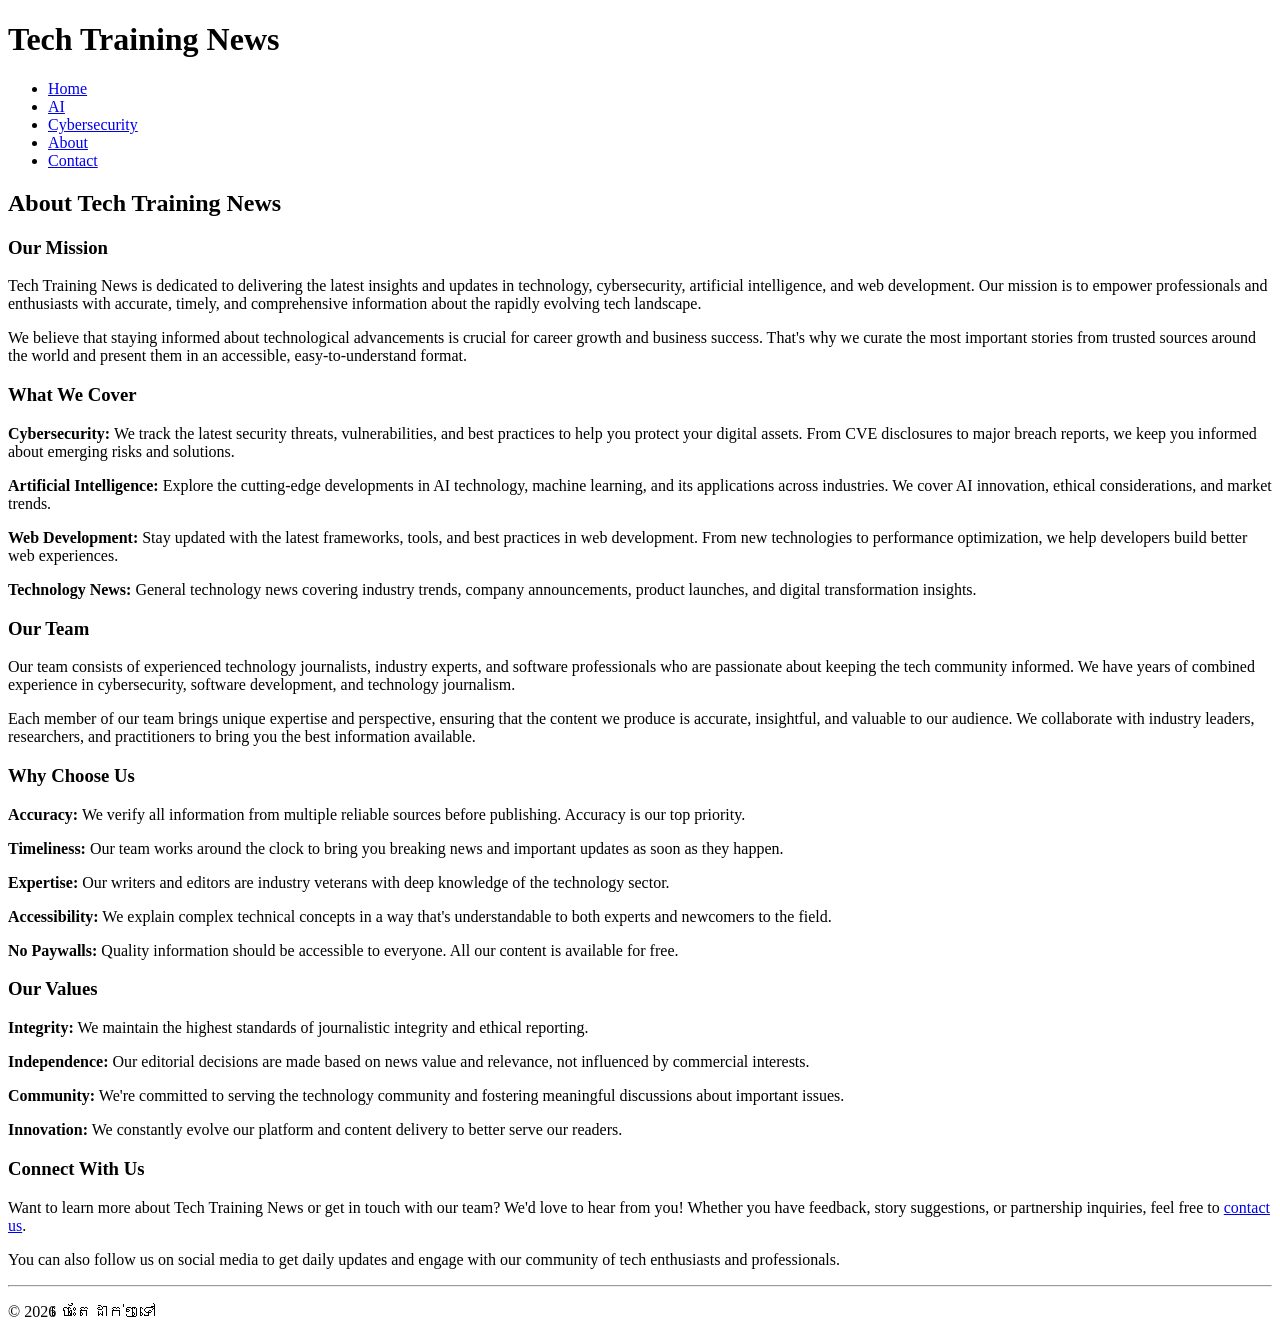
==== about.html @ 392465d3 "Just a few upadates on the html" ====
<!DOCTYPE html>
<html lang="en">
<head>
    <meta charset="UTF-8">
    <meta name="viewport" content="width=device-width, initial-scale=1.0">
    <meta name="description" content="Learn more about our technology news platform and team">
    <title>About - Tech Trending News</title>
    <link rel="stylesheet" href="css/style.css">
</head>
<body>

<header class="site-header">
    <div class="container">
        <h1 class="site-title">Tech Training News</h1>
        <nav class="main-nav">
            <ul class="nav-list">
                <li><a href="index.html" class="nav-link">Home</a></li>
                <li><a href="ai.html" class="nav-link">AI</a></li>
                <li><a href="cybersecurity.html" class="nav-link">Cybersecurity</a></li>
                <li><a href="about.html" class="nav-link active">About</a></li>
                <li><a href="contact.html" class="nav-link">Contact</a></li>
            </ul>
        </nav>
    </div>
</header>

<main>
    <div class="container">
        <section>
            <h2>About Tech Training News</h2>

            <article>
                <h3>Our Mission</h3>
                <p>
                Tech Training News is dedicated to delivering the latest insights and updates in technology, cybersecurity, artificial intelligence, and web development. Our mission is to empower professionals and enthusiasts with accurate, timely, and comprehensive information about the rapidly evolving tech landscape.
                </p>
                <p>
                We believe that staying informed about technological advancements is crucial for career growth and business success. That's why we curate the most important stories from trusted sources around the world and present them in an accessible, easy-to-understand format.
                </p>
            </article>

            <article>
                <h3>What We Cover</h3>
                <p>
                <strong>Cybersecurity:</strong> We track the latest security threats, vulnerabilities, and best practices to help you protect your digital assets. From CVE disclosures to major breach reports, we keep you informed about emerging risks and solutions.
                </p>
                <p>
                <strong>Artificial Intelligence:</strong> Explore the cutting-edge developments in AI technology, machine learning, and its applications across industries. We cover AI innovation, ethical considerations, and market trends.
                </p>
                <p>
                <strong>Web Development:</strong> Stay updated with the latest frameworks, tools, and best practices in web development. From new technologies to performance optimization, we help developers build better web experiences.
                </p>
                <p>
                <strong>Technology News:</strong> General technology news covering industry trends, company announcements, product launches, and digital transformation insights.
                </p>
            </article>

            <article>
                <h3>Our Team</h3>
                <p>
                Our team consists of experienced technology journalists, industry experts, and software professionals who are passionate about keeping the tech community informed. We have years of combined experience in cybersecurity, software development, and technology journalism.
                </p>
                <p>
                Each member of our team brings unique expertise and perspective, ensuring that the content we produce is accurate, insightful, and valuable to our audience. We collaborate with industry leaders, researchers, and practitioners to bring you the best information available.
                </p>
            </article>

            <article>
                <h3>Why Choose Us</h3>
                <p>
                <strong>Accuracy:</strong> We verify all information from multiple reliable sources before publishing. Accuracy is our top priority.
                </p>
                <p>
                <strong>Timeliness:</strong> Our team works around the clock to bring you breaking news and important updates as soon as they happen.
                </p>
                <p>
                <strong>Expertise:</strong> Our writers and editors are industry veterans with deep knowledge of the technology sector.
                </p>
                <p>
                <strong>Accessibility:</strong> We explain complex technical concepts in a way that's understandable to both experts and newcomers to the field.
                </p>
                <p>
                <strong>No Paywalls:</strong> Quality information should be accessible to everyone. All our content is available for free.
                </p>
            </article>

            <article>
                <h3>Our Values</h3>
                <p>
                <strong>Integrity:</strong> We maintain the highest standards of journalistic integrity and ethical reporting.
                </p>
                <p>
                <strong>Independence:</strong> Our editorial decisions are made based on news value and relevance, not influenced by commercial interests.
                </p>
                <p>
                <strong>Community:</strong> We're committed to serving the technology community and fostering meaningful discussions about important issues.
                </p>
                <p>
                <strong>Innovation:</strong> We constantly evolve our platform and content delivery to better serve our readers.
                </p>
            </article>

            <article>
                <h3>Connect With Us</h3>
                <p>
                Want to learn more about Tech Training News or get in touch with our team? We'd love to hear from you! Whether you have feedback, story suggestions, or partnership inquiries, feel free to <a href="contact.html">contact us</a>.
                </p>
                <p>
                You can also follow us on social media to get daily updates and engage with our community of tech enthusiasts and professionals.
                </p>
            </article>

        </section>

        <hr>

    </div>
</main>

<footer>
    <p>© 2026 ចេះតែដាក់ៗទៅ</p>
</footer>

<script src="js/script.js"></script>
</body>
</html>
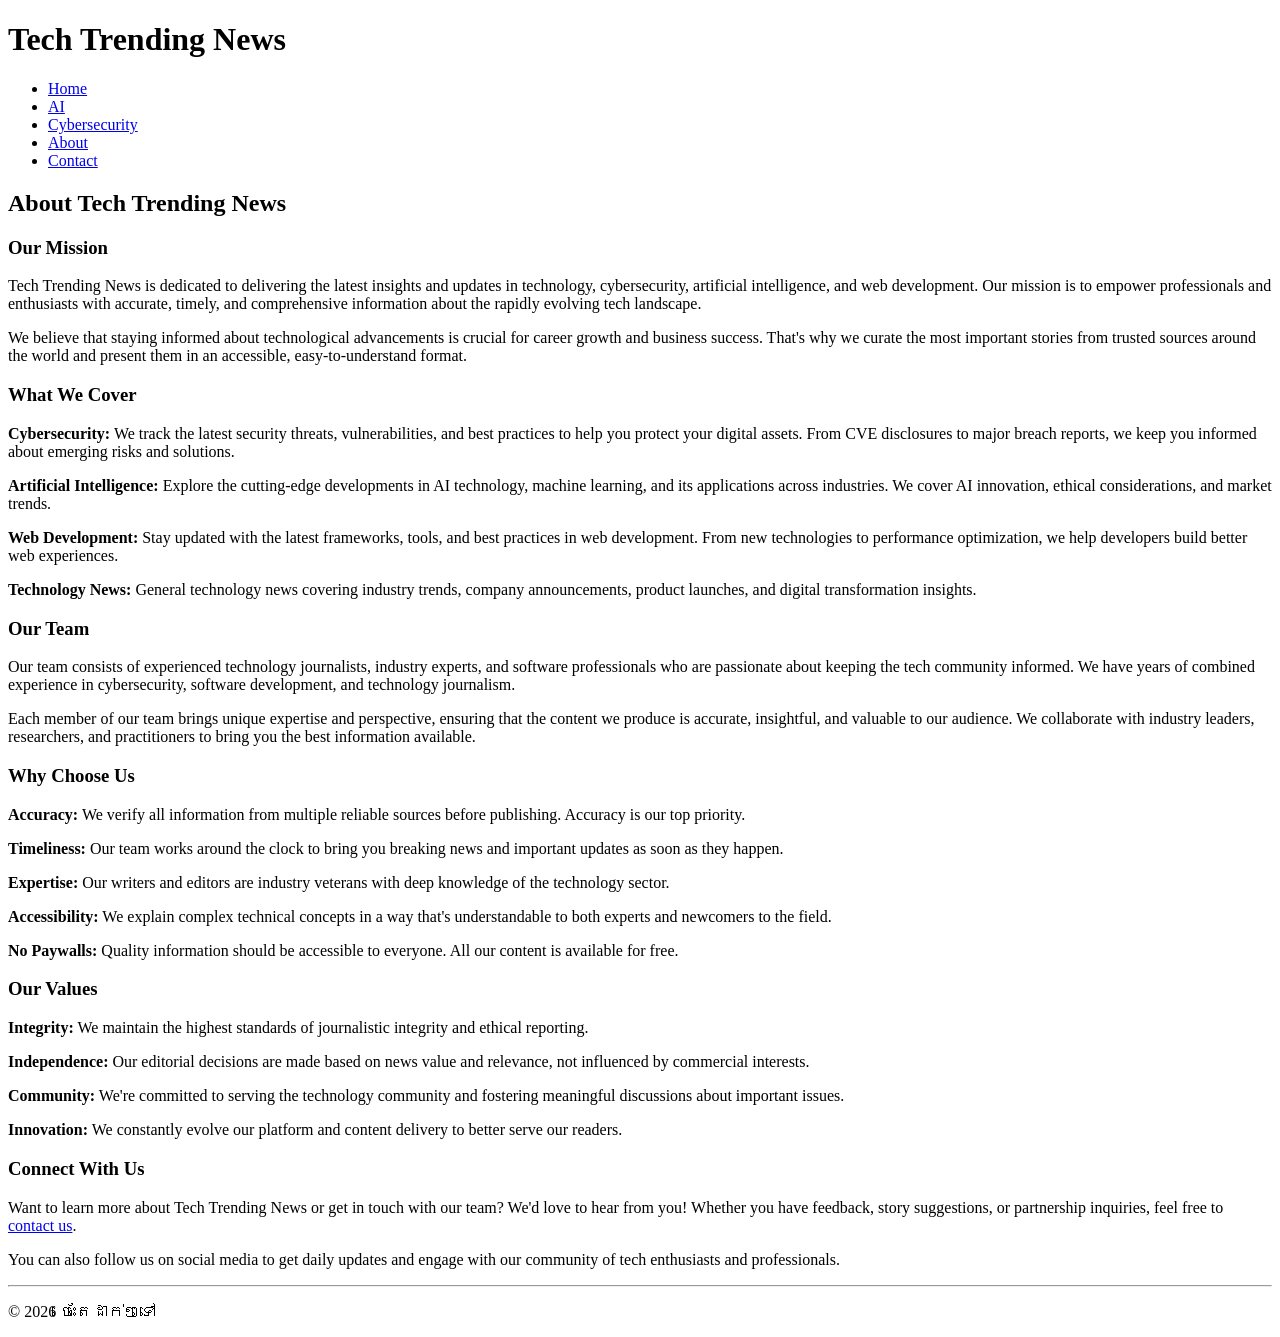
==== commit ae3cc9a1: "more updates" ====
--- a/about.html
+++ b/about.html
@@ -11,7 +11,7 @@
 
 <header class="site-header">
     <div class="container">
-        <h1 class="site-title">Tech Training News</h1>
+        <h1 class="site-title">Tech Trending News</h1>
         <nav class="main-nav">
             <ul class="nav-list">
                 <li><a href="index.html" class="nav-link">Home</a></li>
@@ -27,12 +27,12 @@
 <main>
     <div class="container">
         <section>
-            <h2>About Tech Training News</h2>
+            <h2>About Tech Trending News</h2>
 
             <article>
                 <h3>Our Mission</h3>
                 <p>
-                Tech Training News is dedicated to delivering the latest insights and updates in technology, cybersecurity, artificial intelligence, and web development. Our mission is to empower professionals and enthusiasts with accurate, timely, and comprehensive information about the rapidly evolving tech landscape.
+                Tech Trending News is dedicated to delivering the latest insights and updates in technology, cybersecurity, artificial intelligence, and web development. Our mission is to empower professionals and enthusiasts with accurate, timely, and comprehensive information about the rapidly evolving tech landscape.
                 </p>
                 <p>
                 We believe that staying informed about technological advancements is crucial for career growth and business success. That's why we curate the most important stories from trusted sources around the world and present them in an accessible, easy-to-understand format.
@@ -103,7 +103,7 @@
             <article>
                 <h3>Connect With Us</h3>
                 <p>
-                Want to learn more about Tech Training News or get in touch with our team? We'd love to hear from you! Whether you have feedback, story suggestions, or partnership inquiries, feel free to <a href="contact.html">contact us</a>.
+                Want to learn more about Tech Trending News or get in touch with our team? We'd love to hear from you! Whether you have feedback, story suggestions, or partnership inquiries, feel free to <a href="contact.html">contact us</a>.
                 </p>
                 <p>
                 You can also follow us on social media to get daily updates and engage with our community of tech enthusiasts and professionals.
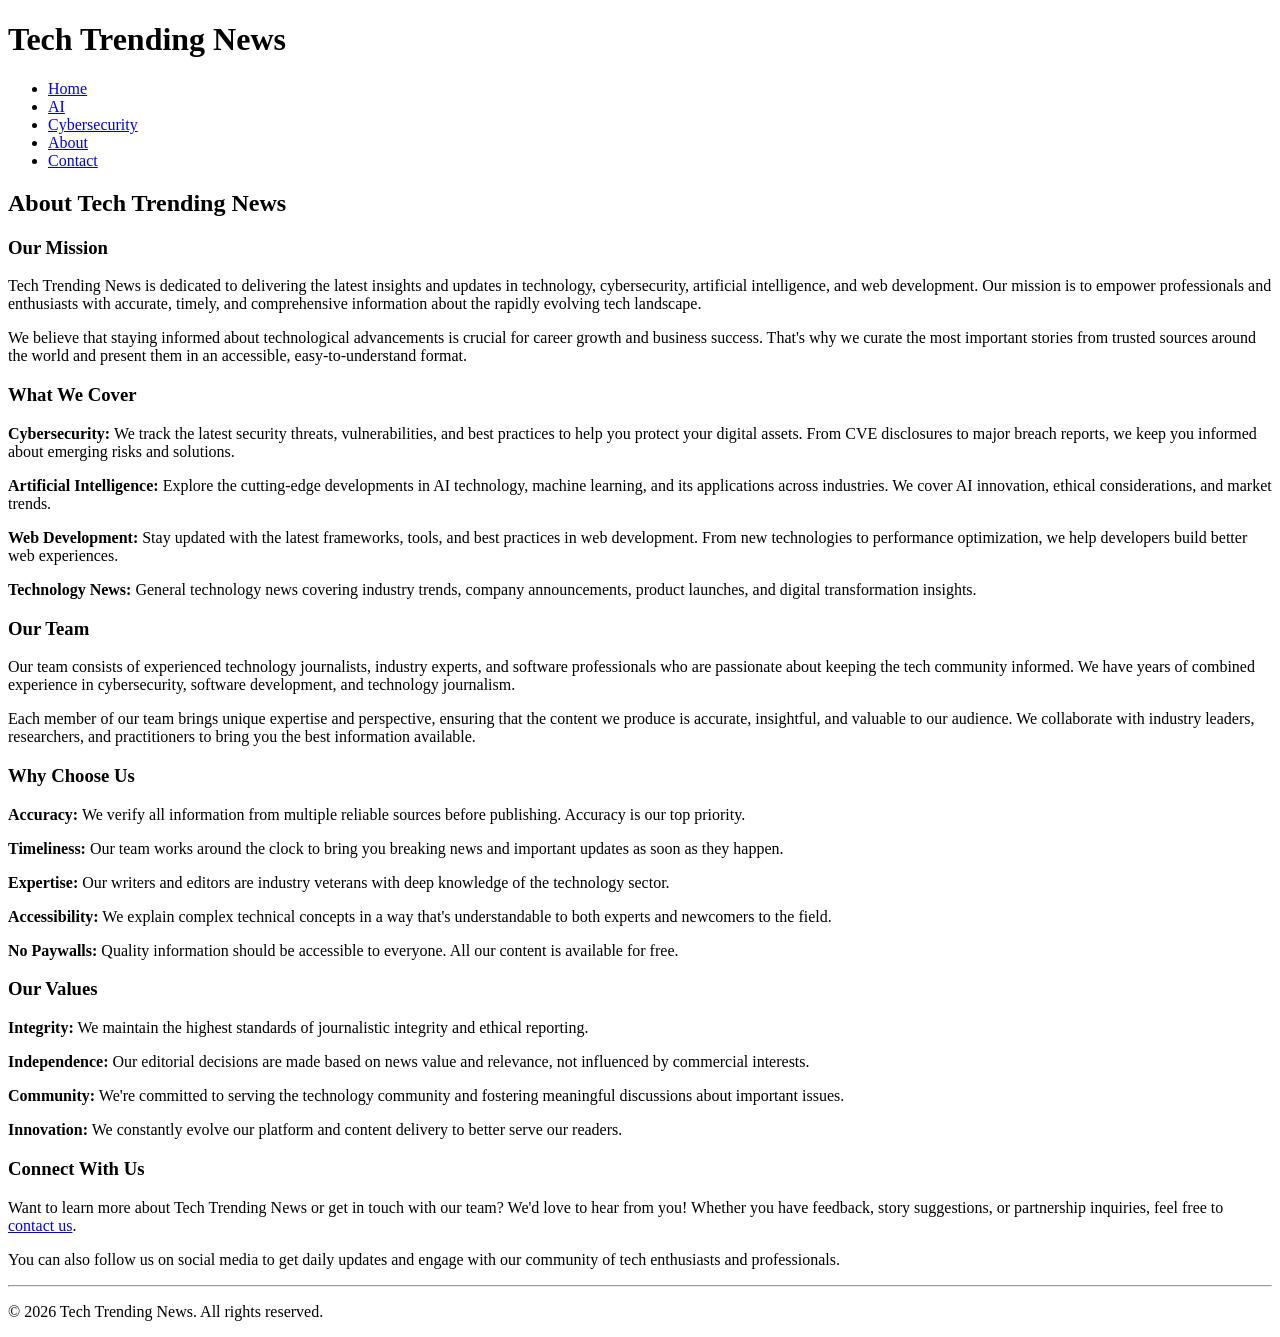
==== commit 11699f95: "more Updates" ====
--- a/about.html
+++ b/about.html
@@ -5,7 +5,6 @@
     <meta name="viewport" content="width=device-width, initial-scale=1.0">
     <meta name="description" content="Learn more about our technology news platform and team">
     <title>About - Tech Trending News</title>
-    <link rel="stylesheet" href="css/style.css">
 </head>
 <body>
 
@@ -118,9 +117,8 @@
 </main>
 
 <footer>
-    <p>© 2026 ចេះតែដាក់ៗទៅ</p>
+    <p>&copy; 2026 Tech Trending News. All rights reserved.</p>
 </footer>
 
-<script src="js/script.js"></script>
 </body>
 </html>
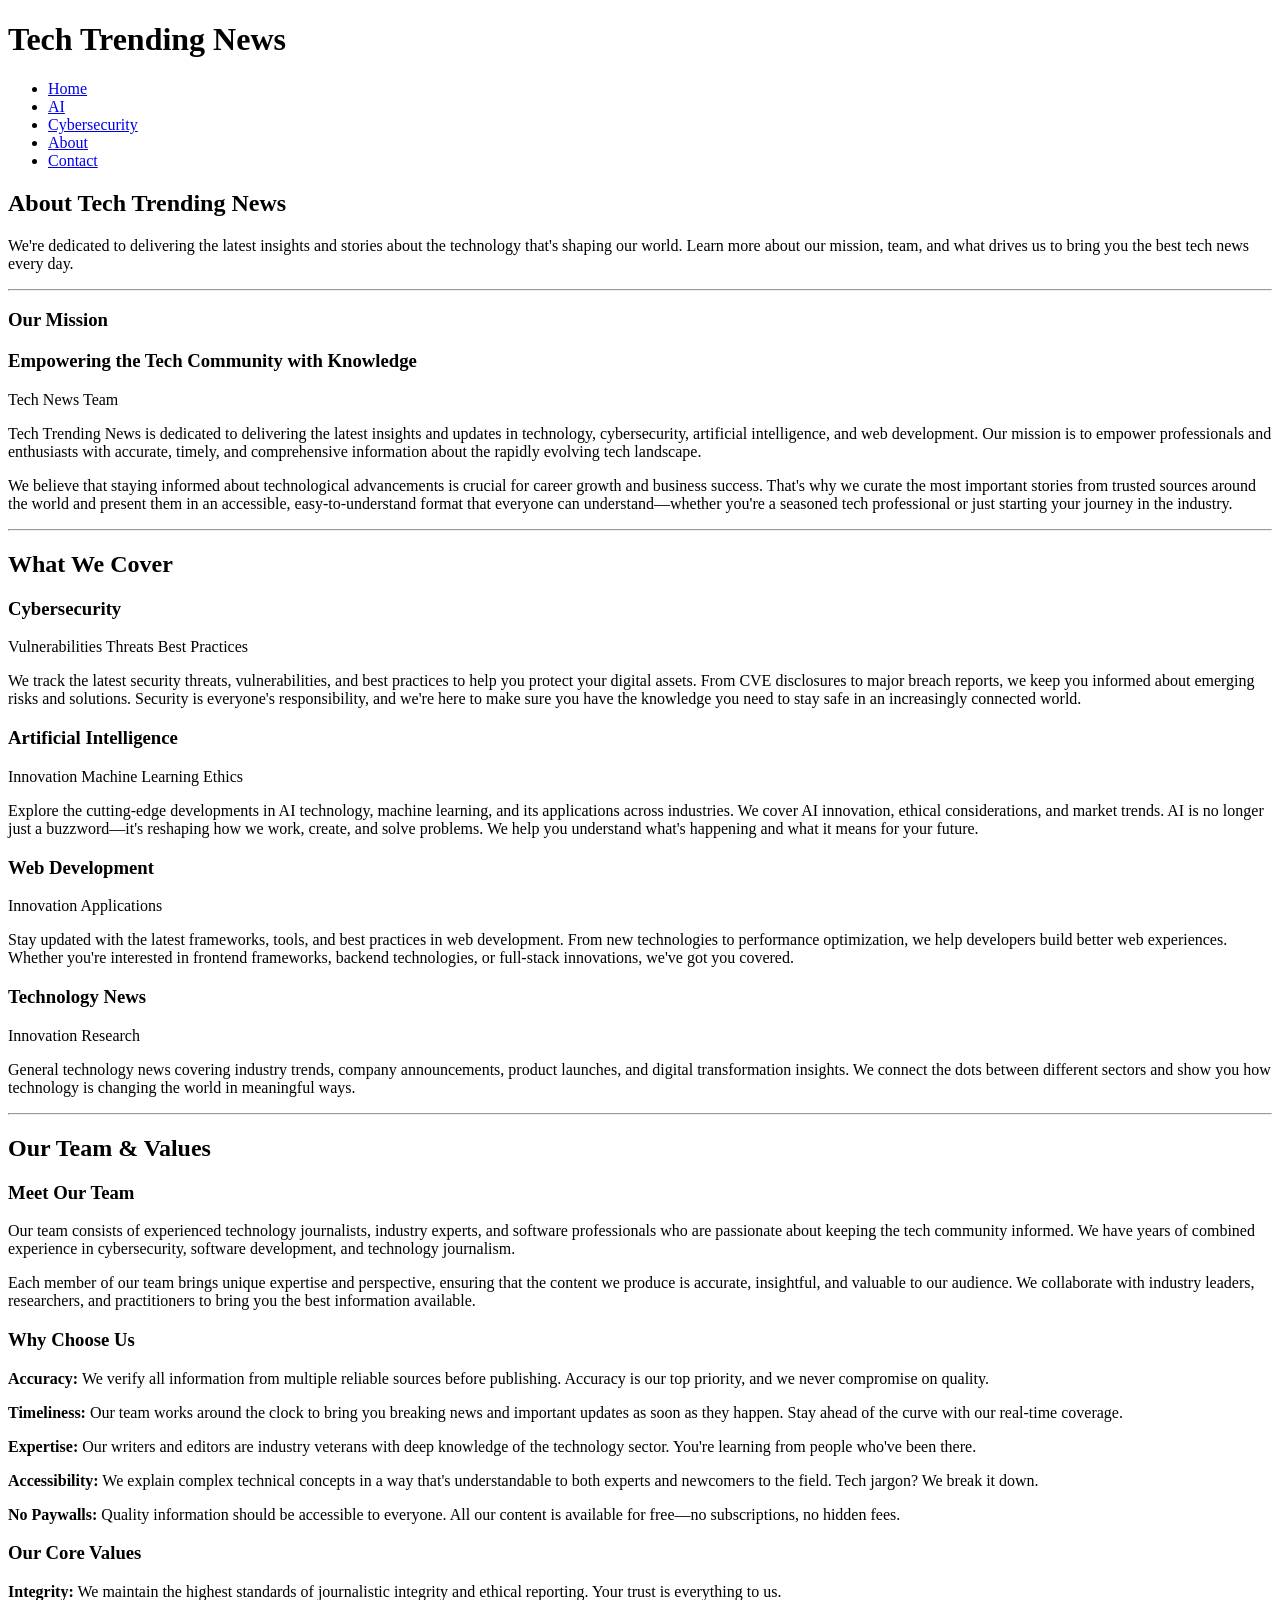
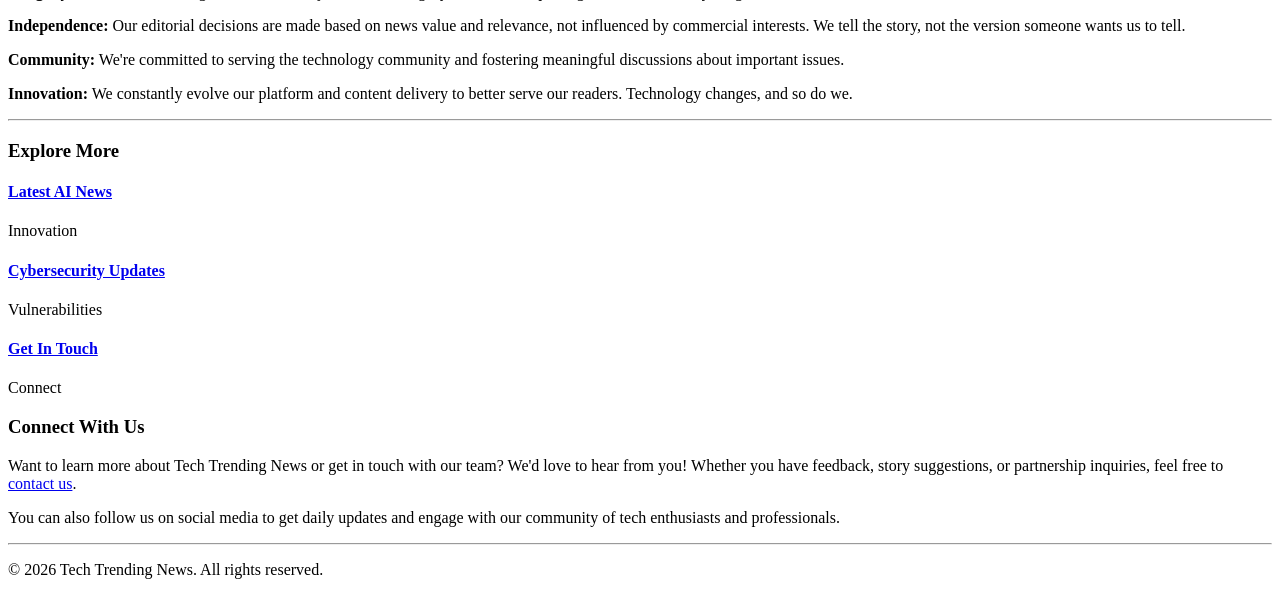
==== commit e07f3da6: "More information on the system updated" ====
--- a/about.html
+++ b/about.html
@@ -5,6 +5,7 @@
     <meta name="viewport" content="width=device-width, initial-scale=1.0">
     <meta name="description" content="Learn more about our technology news platform and team">
     <title>About - Tech Trending News</title>
+    <link rel="stylesheet" href="css/style.css">
 </head>
 <body>
 
@@ -25,37 +26,91 @@
 
 <main>
     <div class="container">
+        <section class="intro-section">
+            <h2>About Tech Trending News</h2>
+            <p>We're dedicated to delivering the latest insights and stories about the technology that's shaping our world. Learn more about our mission, team, and what drives us to bring you the best tech news every day.</p>
+        </section>
+
+        <hr>
+
+        <!-- FEATURED SECTION -->
+        <section class="featured-section">
+            <h3>Our Mission</h3>
+            <article class="featured-article">
+                <h3>Empowering the Tech Community with Knowledge</h3>
+                <div class="article-meta">
+                    <span class="author">Tech News Team</span>
+                </div>
+                <p>
+                Tech Trending News is dedicated to delivering the latest insights and updates in technology, cybersecurity, artificial intelligence, and web development. Our mission is to empower professionals and enthusiasts with accurate, timely, and comprehensive information about the rapidly evolving tech landscape.
+                </p>
+                <p>
+                We believe that staying informed about technological advancements is crucial for career growth and business success. That's why we curate the most important stories from trusted sources around the world and present them in an accessible, easy-to-understand format that everyone can understand—whether you're a seasoned tech professional or just starting your journey in the industry.
+                </p>
+            </article>
+        </section>
+
+        <hr>
+
+        <!-- MAIN CONTENT SECTIONS -->
         <section>
-            <h2>About Tech Trending News</h2>
-
-            <article>
-                <h3>Our Mission</h3>
-                <p>
-                Tech Trending News is dedicated to delivering the latest insights and updates in technology, cybersecurity, artificial intelligence, and web development. Our mission is to empower professionals and enthusiasts with accurate, timely, and comprehensive information about the rapidly evolving tech landscape.
-                </p>
-                <p>
-                We believe that staying informed about technological advancements is crucial for career growth and business success. That's why we curate the most important stories from trusted sources around the world and present them in an accessible, easy-to-understand format.
-                </p>
-            </article>
-
-            <article>
-                <h3>What We Cover</h3>
-                <p>
-                <strong>Cybersecurity:</strong> We track the latest security threats, vulnerabilities, and best practices to help you protect your digital assets. From CVE disclosures to major breach reports, we keep you informed about emerging risks and solutions.
-                </p>
-                <p>
-                <strong>Artificial Intelligence:</strong> Explore the cutting-edge developments in AI technology, machine learning, and its applications across industries. We cover AI innovation, ethical considerations, and market trends.
-                </p>
-                <p>
-                <strong>Web Development:</strong> Stay updated with the latest frameworks, tools, and best practices in web development. From new technologies to performance optimization, we help developers build better web experiences.
-                </p>
-                <p>
-                <strong>Technology News:</strong> General technology news covering industry trends, company announcements, product launches, and digital transformation insights.
-                </p>
-            </article>
-
-            <article>
-                <h3>Our Team</h3>
+            <h2>What We Cover</h2>
+
+            <article>
+                <h3> Cybersecurity</h3>
+                <div class="article-tags">
+                    <span class="tag tag-vulnerabilities">Vulnerabilities</span>
+                    <span class="tag tag-threats">Threats</span>
+                    <span class="tag tag-best-practices">Best Practices</span>
+                </div>
+                <p>
+                We track the latest security threats, vulnerabilities, and best practices to help you protect your digital assets. From CVE disclosures to major breach reports, we keep you informed about emerging risks and solutions. Security is everyone's responsibility, and we're here to make sure you have the knowledge you need to stay safe in an increasingly connected world.
+                </p>
+            </article>
+
+            <article>
+                <h3> Artificial Intelligence</h3>
+                <div class="article-tags">
+                    <span class="tag tag-innovation">Innovation</span>
+                    <span class="tag tag-ml">Machine Learning</span>
+                    <span class="tag tag-ethics">Ethics</span>
+                </div>
+                <p>
+                Explore the cutting-edge developments in AI technology, machine learning, and its applications across industries. We cover AI innovation, ethical considerations, and market trends. AI is no longer just a buzzword—it's reshaping how we work, create, and solve problems. We help you understand what's happening and what it means for your future.
+                </p>
+            </article>
+
+            <article>
+                <h3> Web Development</h3>
+                <div class="article-tags">
+                    <span class="tag tag-innovation">Innovation</span>
+                    <span class="tag tag-applications">Applications</span>
+                </div>
+                <p>
+                Stay updated with the latest frameworks, tools, and best practices in web development. From new technologies to performance optimization, we help developers build better web experiences. Whether you're interested in frontend frameworks, backend technologies, or full-stack innovations, we've got you covered.
+                </p>
+            </article>
+
+            <article>
+                <h3> Technology News</h3>
+                <div class="article-tags">
+                    <span class="tag tag-innovation">Innovation</span>
+                    <span class="tag tag-research">Research</span>
+                </div>
+                <p>
+                General technology news covering industry trends, company announcements, product launches, and digital transformation insights. We connect the dots between different sectors and show you how technology is changing the world in meaningful ways.
+                </p>
+            </article>
+        </section>
+
+        <hr>
+
+        <!-- TEAM SECTION -->
+        <section>
+            <h2>Our Team & Values</h2>
+
+            <article>
+                <h3> Meet Our Team</h3>
                 <p>
                 Our team consists of experienced technology journalists, industry experts, and software professionals who are passionate about keeping the tech community informed. We have years of combined experience in cybersecurity, software development, and technology journalism.
                 </p>
@@ -65,39 +120,63 @@
             </article>
 
             <article>
-                <h3>Why Choose Us</h3>
-                <p>
-                <strong>Accuracy:</strong> We verify all information from multiple reliable sources before publishing. Accuracy is our top priority.
-                </p>
-                <p>
-                <strong>Timeliness:</strong> Our team works around the clock to bring you breaking news and important updates as soon as they happen.
-                </p>
-                <p>
-                <strong>Expertise:</strong> Our writers and editors are industry veterans with deep knowledge of the technology sector.
-                </p>
-                <p>
-                <strong>Accessibility:</strong> We explain complex technical concepts in a way that's understandable to both experts and newcomers to the field.
-                </p>
-                <p>
-                <strong>No Paywalls:</strong> Quality information should be accessible to everyone. All our content is available for free.
-                </p>
-            </article>
-
-            <article>
-                <h3>Our Values</h3>
-                <p>
-                <strong>Integrity:</strong> We maintain the highest standards of journalistic integrity and ethical reporting.
-                </p>
-                <p>
-                <strong>Independence:</strong> Our editorial decisions are made based on news value and relevance, not influenced by commercial interests.
+                <h3> Why Choose Us</h3>
+                <p>
+                <strong>Accuracy:</strong> We verify all information from multiple reliable sources before publishing. Accuracy is our top priority, and we never compromise on quality.
+                </p>
+                <p>
+                <strong>Timeliness:</strong> Our team works around the clock to bring you breaking news and important updates as soon as they happen. Stay ahead of the curve with our real-time coverage.
+                </p>
+                <p>
+                <strong>Expertise:</strong> Our writers and editors are industry veterans with deep knowledge of the technology sector. You're learning from people who've been there.
+                </p>
+                <p>
+                <strong>Accessibility:</strong> We explain complex technical concepts in a way that's understandable to both experts and newcomers to the field. Tech jargon? We break it down.
+                </p>
+                <p>
+                <strong>No Paywalls:</strong> Quality information should be accessible to everyone. All our content is available for free—no subscriptions, no hidden fees.
+                </p>
+            </article>
+
+            <article>
+                <h3> Our Core Values</h3>
+                <p>
+                <strong>Integrity:</strong> We maintain the highest standards of journalistic integrity and ethical reporting. Your trust is everything to us.
+                </p>
+                <p>
+                <strong>Independence:</strong> Our editorial decisions are made based on news value and relevance, not influenced by commercial interests. We tell the story, not the version someone wants us to tell.
                 </p>
                 <p>
                 <strong>Community:</strong> We're committed to serving the technology community and fostering meaningful discussions about important issues.
                 </p>
                 <p>
-                <strong>Innovation:</strong> We constantly evolve our platform and content delivery to better serve our readers.
-                </p>
-            </article>
+                <strong>Innovation:</strong> We constantly evolve our platform and content delivery to better serve our readers. Technology changes, and so do we.
+                </p>
+            </article>
+        </section>
+
+        <hr>
+
+        <!-- RELATED ARTICLES SIDEBAR -->
+        <section class="related-articles-section">
+            <h3>Explore More</h3>
+            <div class="related-articles">
+                <article class="related-article">
+                    <h4><a href="ai.html">Latest AI News</a></h4>
+                    <p class="related-tags"><span class="tag tag-innovation">Innovation</span></p>
+                </article>
+                <article class="related-article">
+                    <h4><a href="cybersecurity.html">Cybersecurity Updates</a></h4>
+                    <p class="related-tags"><span class="tag tag-vulnerabilities">Vulnerabilities</span></p>
+                </article>
+                <article class="related-article">
+                    <h4><a href="contact.html">Get In Touch</a></h4>
+                    <p class="related-tags"><span class="tag tag-best-practices">Connect</span></p>
+                </article>
+            </div>
+        </section>
+    </div>
+</main>
 
             <article>
                 <h3>Connect With Us</h3>
@@ -120,5 +199,7 @@
     <p>&copy; 2026 Tech Trending News. All rights reserved.</p>
 </footer>
 
+
+<script src="js/script.js"></script>
 </body>
 </html>
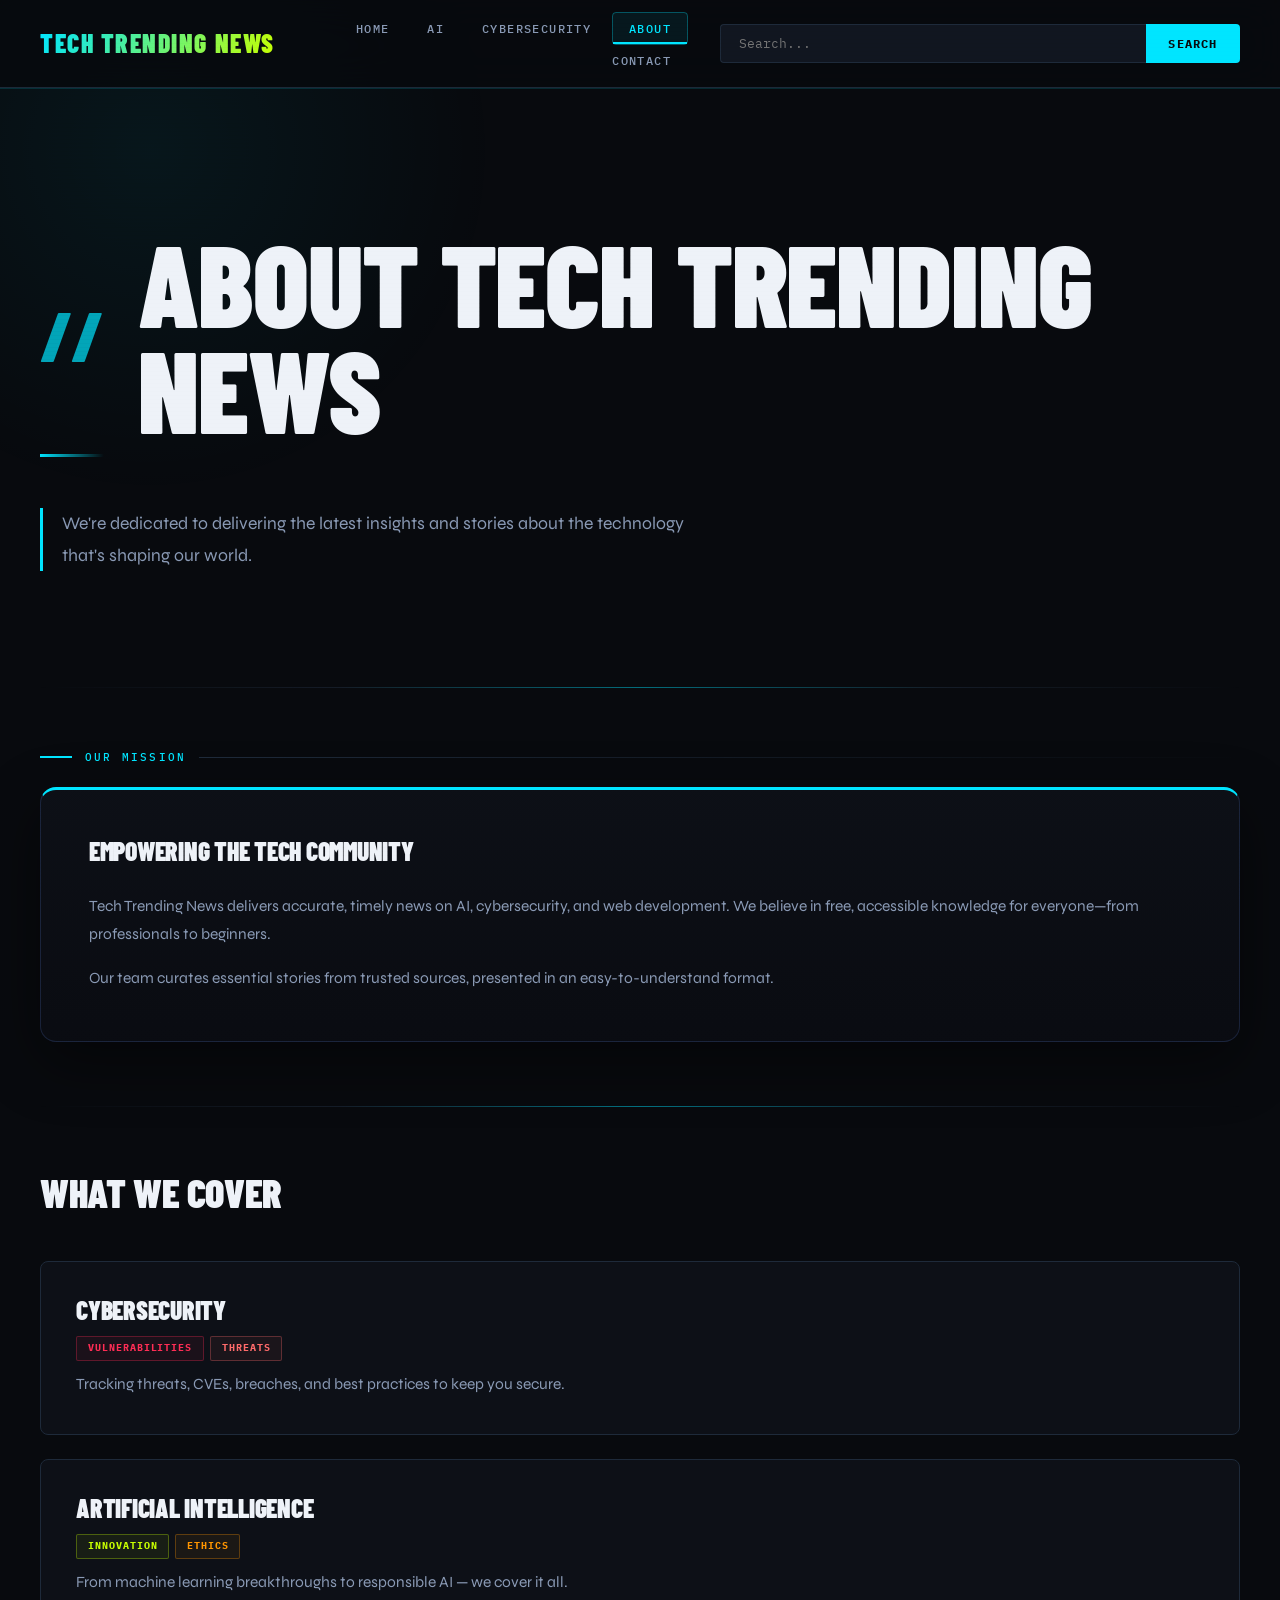
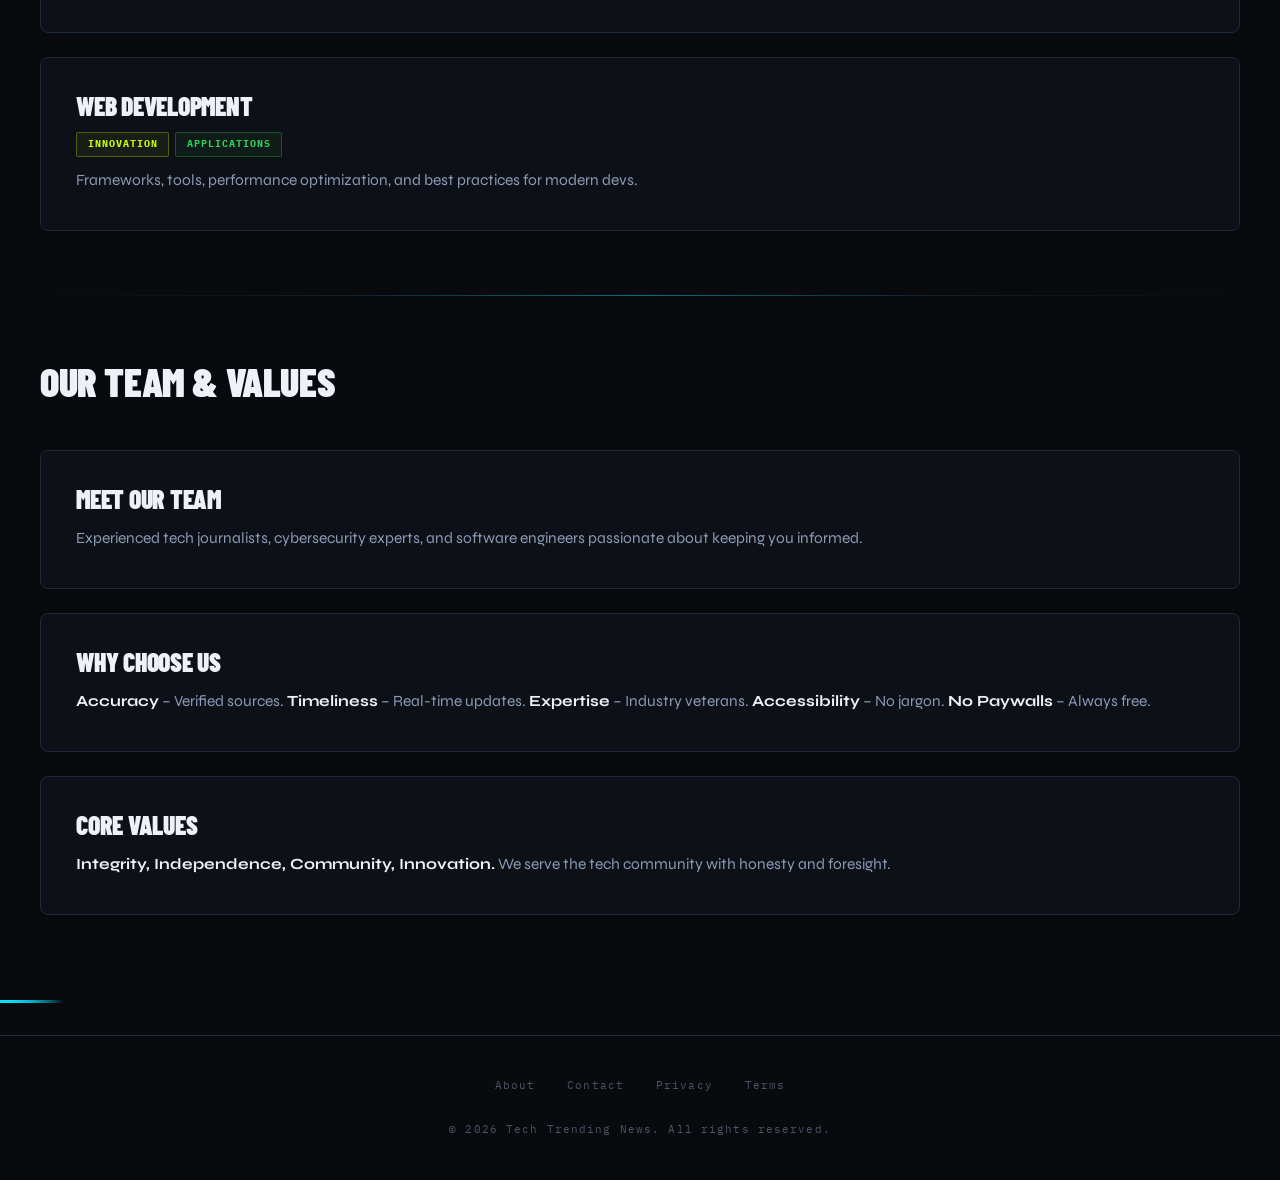
==== commit dd75c037: "temporary" ====
--- a/about.html
+++ b/about.html
@@ -3,7 +3,7 @@
 <head>
     <meta charset="UTF-8">
     <meta name="viewport" content="width=device-width, initial-scale=1.0">
-    <meta name="description" content="Learn more about our technology news platform and team">
+    <meta name="description" content="Learn more about Tech Trending News platform and team">
     <title>About - Tech Trending News</title>
     <link rel="stylesheet" href="css/style.css">
 </head>
@@ -21,6 +21,10 @@
                 <li><a href="contact.html" class="nav-link">Contact</a></li>
             </ul>
         </nav>
+        <div class="search-bar">
+            <input type="text" id="searchInput" placeholder="Search...">
+            <button id="searchBtn">Search</button>
+        </div>
     </div>
 </header>
 
@@ -28,178 +32,46 @@
     <div class="container">
         <section class="intro-section">
             <h2>About Tech Trending News</h2>
-            <p>We're dedicated to delivering the latest insights and stories about the technology that's shaping our world. Learn more about our mission, team, and what drives us to bring you the best tech news every day.</p>
+            <p>We're dedicated to delivering the latest insights and stories about the technology that's shaping our world.</p>
         </section>
 
         <hr>
 
-        <!-- FEATURED SECTION -->
         <section class="featured-section">
             <h3>Our Mission</h3>
             <article class="featured-article">
-                <h3>Empowering the Tech Community with Knowledge</h3>
-                <div class="article-meta">
-                    <span class="author">Tech News Team</span>
-                </div>
-                <p>
-                Tech Trending News is dedicated to delivering the latest insights and updates in technology, cybersecurity, artificial intelligence, and web development. Our mission is to empower professionals and enthusiasts with accurate, timely, and comprehensive information about the rapidly evolving tech landscape.
-                </p>
-                <p>
-                We believe that staying informed about technological advancements is crucial for career growth and business success. That's why we curate the most important stories from trusted sources around the world and present them in an accessible, easy-to-understand format that everyone can understand—whether you're a seasoned tech professional or just starting your journey in the industry.
-                </p>
+                <h3>Empowering the Tech Community</h3>
+                <p>Tech Trending News delivers accurate, timely news on AI, cybersecurity, and web development. We believe in free, accessible knowledge for everyone—from professionals to beginners.</p>
+                <p>Our team curates essential stories from trusted sources, presented in an easy-to-understand format.</p>
             </article>
         </section>
 
         <hr>
 
-        <!-- MAIN CONTENT SECTIONS -->
         <section>
             <h2>What We Cover</h2>
-
-            <article>
-                <h3> Cybersecurity</h3>
-                <div class="article-tags">
-                    <span class="tag tag-vulnerabilities">Vulnerabilities</span>
-                    <span class="tag tag-threats">Threats</span>
-                    <span class="tag tag-best-practices">Best Practices</span>
-                </div>
-                <p>
-                We track the latest security threats, vulnerabilities, and best practices to help you protect your digital assets. From CVE disclosures to major breach reports, we keep you informed about emerging risks and solutions. Security is everyone's responsibility, and we're here to make sure you have the knowledge you need to stay safe in an increasingly connected world.
-                </p>
-            </article>
-
-            <article>
-                <h3> Artificial Intelligence</h3>
-                <div class="article-tags">
-                    <span class="tag tag-innovation">Innovation</span>
-                    <span class="tag tag-ml">Machine Learning</span>
-                    <span class="tag tag-ethics">Ethics</span>
-                </div>
-                <p>
-                Explore the cutting-edge developments in AI technology, machine learning, and its applications across industries. We cover AI innovation, ethical considerations, and market trends. AI is no longer just a buzzword—it's reshaping how we work, create, and solve problems. We help you understand what's happening and what it means for your future.
-                </p>
-            </article>
-
-            <article>
-                <h3> Web Development</h3>
-                <div class="article-tags">
-                    <span class="tag tag-innovation">Innovation</span>
-                    <span class="tag tag-applications">Applications</span>
-                </div>
-                <p>
-                Stay updated with the latest frameworks, tools, and best practices in web development. From new technologies to performance optimization, we help developers build better web experiences. Whether you're interested in frontend frameworks, backend technologies, or full-stack innovations, we've got you covered.
-                </p>
-            </article>
-
-            <article>
-                <h3> Technology News</h3>
-                <div class="article-tags">
-                    <span class="tag tag-innovation">Innovation</span>
-                    <span class="tag tag-research">Research</span>
-                </div>
-                <p>
-                General technology news covering industry trends, company announcements, product launches, and digital transformation insights. We connect the dots between different sectors and show you how technology is changing the world in meaningful ways.
-                </p>
-            </article>
+            <article><h3>Cybersecurity</h3><div class="article-tags"><span class="tag tag-vulnerabilities">Vulnerabilities</span><span class="tag tag-threats">Threats</span></div><p>Tracking threats, CVEs, breaches, and best practices to keep you secure.</p></article>
+            <article><h3>Artificial Intelligence</h3><div class="article-tags"><span class="tag tag-innovation">Innovation</span><span class="tag tag-ethics">Ethics</span></div><p>From machine learning breakthroughs to responsible AI — we cover it all.</p></article>
+            <article><h3>Web Development</h3><div class="article-tags"><span class="tag tag-innovation">Innovation</span><span class="tag tag-applications">Applications</span></div><p>Frameworks, tools, performance optimization, and best practices for modern devs.</p></article>
         </section>
 
         <hr>
 
-        <!-- TEAM SECTION -->
         <section>
             <h2>Our Team & Values</h2>
-
-            <article>
-                <h3> Meet Our Team</h3>
-                <p>
-                Our team consists of experienced technology journalists, industry experts, and software professionals who are passionate about keeping the tech community informed. We have years of combined experience in cybersecurity, software development, and technology journalism.
-                </p>
-                <p>
-                Each member of our team brings unique expertise and perspective, ensuring that the content we produce is accurate, insightful, and valuable to our audience. We collaborate with industry leaders, researchers, and practitioners to bring you the best information available.
-                </p>
-            </article>
-
-            <article>
-                <h3> Why Choose Us</h3>
-                <p>
-                <strong>Accuracy:</strong> We verify all information from multiple reliable sources before publishing. Accuracy is our top priority, and we never compromise on quality.
-                </p>
-                <p>
-                <strong>Timeliness:</strong> Our team works around the clock to bring you breaking news and important updates as soon as they happen. Stay ahead of the curve with our real-time coverage.
-                </p>
-                <p>
-                <strong>Expertise:</strong> Our writers and editors are industry veterans with deep knowledge of the technology sector. You're learning from people who've been there.
-                </p>
-                <p>
-                <strong>Accessibility:</strong> We explain complex technical concepts in a way that's understandable to both experts and newcomers to the field. Tech jargon? We break it down.
-                </p>
-                <p>
-                <strong>No Paywalls:</strong> Quality information should be accessible to everyone. All our content is available for free—no subscriptions, no hidden fees.
-                </p>
-            </article>
-
-            <article>
-                <h3> Our Core Values</h3>
-                <p>
-                <strong>Integrity:</strong> We maintain the highest standards of journalistic integrity and ethical reporting. Your trust is everything to us.
-                </p>
-                <p>
-                <strong>Independence:</strong> Our editorial decisions are made based on news value and relevance, not influenced by commercial interests. We tell the story, not the version someone wants us to tell.
-                </p>
-                <p>
-                <strong>Community:</strong> We're committed to serving the technology community and fostering meaningful discussions about important issues.
-                </p>
-                <p>
-                <strong>Innovation:</strong> We constantly evolve our platform and content delivery to better serve our readers. Technology changes, and so do we.
-                </p>
-            </article>
-        </section>
-
-        <hr>
-
-        <!-- RELATED ARTICLES SIDEBAR -->
-        <section class="related-articles-section">
-            <h3>Explore More</h3>
-            <div class="related-articles">
-                <article class="related-article">
-                    <h4><a href="ai.html">Latest AI News</a></h4>
-                    <p class="related-tags"><span class="tag tag-innovation">Innovation</span></p>
-                </article>
-                <article class="related-article">
-                    <h4><a href="cybersecurity.html">Cybersecurity Updates</a></h4>
-                    <p class="related-tags"><span class="tag tag-vulnerabilities">Vulnerabilities</span></p>
-                </article>
-                <article class="related-article">
-                    <h4><a href="contact.html">Get In Touch</a></h4>
-                    <p class="related-tags"><span class="tag tag-best-practices">Connect</span></p>
-                </article>
-            </div>
+            <article><h3>Meet Our Team</h3><p>Experienced tech journalists, cybersecurity experts, and software engineers passionate about keeping you informed.</p></article>
+            <article><h3>Why Choose Us</h3><p><strong>Accuracy</strong> – Verified sources. <strong>Timeliness</strong> – Real-time updates. <strong>Expertise</strong> – Industry veterans. <strong>Accessibility</strong> – No jargon. <strong>No Paywalls</strong> – Always free.</p></article>
+            <article><h3>Core Values</h3><p><strong>Integrity, Independence, Community, Innovation.</strong> We serve the tech community with honesty and foresight.</p></article>
         </section>
     </div>
 </main>
 
-            <article>
-                <h3>Connect With Us</h3>
-                <p>
-                Want to learn more about Tech Trending News or get in touch with our team? We'd love to hear from you! Whether you have feedback, story suggestions, or partnership inquiries, feel free to <a href="contact.html">contact us</a>.
-                </p>
-                <p>
-                You can also follow us on social media to get daily updates and engage with our community of tech enthusiasts and professionals.
-                </p>
-            </article>
-
-        </section>
-
-        <hr>
-
+<footer>
+    <div class="container">
+        <div class="footer-links"><a href="about.html">About</a><a href="contact.html">Contact</a><a href="privacy.html">Privacy</a><a href="terms.html">Terms</a></div>
+        <p>&copy; <span id="current-year"></span> Tech Trending News. All rights reserved.</p>
     </div>
-</main>
-
-<footer>
-    <p>&copy; 2026 Tech Trending News. All rights reserved.</p>
 </footer>
-
-
 <script src="js/script.js"></script>
 </body>
-</html>
+</html>
--- a/css/style.css
+++ b/css/style.css
@@ -0,0 +1,848 @@
+@import url('https://fonts.googleapis.com/css2?family=Barlow+Condensed:ital,wght@0,300;0,400;0,600;0,700;0,900;1,700&family=Syne:wght@400;600;700;800&family=IBM+Plex+Mono:wght@300;400;500&display=swap');
+
+:root {
+  --bg:           #080a0e;
+  --bg-card:      #0d1017;
+  --bg-elevated:  #111620;
+  --surface:      #161c28;
+  --border:       #1e2a3a;
+  --border-glow:  #1a3a5c;
+
+  --cyan:         #00e5ff;
+  --cyan-dim:     #00b4cc;
+  --chartreuse:   #c8ff00;
+  --amber:        #ff9500;
+  --red:          #ff2d55;
+  --purple:       #bf5af2;
+
+  --text-primary:   #eef2f8;
+  --text-secondary: #8a9ab5;
+  --text-muted:     #4a5568;
+  --text-accent:    #00e5ff;
+
+  --font-display: 'Barlow Condensed', sans-serif;
+  --font-body:    'Syne', sans-serif;
+  --font-mono:    'IBM Plex Mono', monospace;
+
+  --radius-sm:  4px;
+  --radius-md:  8px;
+  --radius-lg:  16px;
+
+  --shadow-glow:   0 0 40px rgba(0, 229, 255, 0.12);
+  --shadow-card:   0 8px 40px rgba(0, 0, 0, 0.6);
+  --shadow-brutal: 4px 4px 0px var(--cyan);
+
+  --transition: 0.25s cubic-bezier(0.4, 0, 0.2, 1);
+  --transition-slow: 0.5s cubic-bezier(0.4, 0, 0.2, 1);
+
+  --max-w: 1320px;
+  --gutter: clamp(16px, 4vw, 40px);
+}
+
+*, *::before, *::after {
+  box-sizing: border-box;
+  margin: 0;
+  padding: 0;
+}
+
+html {
+  scroll-behavior: smooth;
+  font-size: 16px;
+}
+
+body {
+  background-color: var(--bg);
+  color: var(--text-primary);
+  font-family: var(--font-body);
+  font-size: 1rem;
+  line-height: 1.7;
+  overflow-x: hidden;
+  cursor: crosshair;
+}
+
+/* Scanline overlay */
+body::before {
+  content: '';
+  position: fixed;
+  inset: 0;
+  background: repeating-linear-gradient(
+    to bottom,
+    transparent 0px,
+    transparent 3px,
+    rgba(0, 0, 0, 0.04) 3px,
+    rgba(0, 0, 0, 0.04) 4px
+  );
+  pointer-events: none;
+  z-index: 9999;
+  mix-blend-mode: overlay;
+}
+
+/* Ambient glow */
+body::after {
+  content: '';
+  position: fixed;
+  top: -200px;
+  left: -200px;
+  width: 700px;
+  height: 700px;
+  background: radial-gradient(circle, rgba(0, 229, 255, 0.06) 0%, transparent 70%);
+  pointer-events: none;
+  z-index: 0;
+  animation: ambientPulse 8s ease-in-out infinite alternate;
+}
+
+@keyframes ambientPulse {
+  0%   { opacity: 0.5; transform: scale(1); }
+  100% { opacity: 1;   transform: scale(1.2); }
+}
+
+h1, h2, h3, h4, h5 {
+  font-family: var(--font-display);
+  font-weight: 900;
+  line-height: 1.05;
+  letter-spacing: -0.01em;
+  text-transform: uppercase;
+}
+
+h1 { font-size: clamp(2.5rem, 7vw, 5rem); }
+h2 { font-size: clamp(1.8rem, 4vw, 3rem); }
+h3 { font-size: clamp(1.3rem, 2.5vw, 2rem); }
+h4 { font-size: clamp(1rem, 1.8vw, 1.4rem); }
+
+p {
+  font-size: 0.97rem;
+  color: var(--text-secondary);
+  line-height: 1.8;
+}
+
+a {
+  color: var(--cyan);
+  text-decoration: none;
+  transition: color var(--transition), text-shadow var(--transition);
+}
+
+a:hover {
+  color: var(--chartreuse);
+  text-shadow: 0 0 12px rgba(200, 255, 0, 0.4);
+}
+
+strong { color: var(--text-primary); font-weight: 700; }
+
+.container {
+  width: 100%;
+  max-width: var(--max-w);
+  margin-inline: auto;
+  padding-inline: var(--gutter);
+}
+
+hr {
+  border: none;
+  height: 1px;
+  background: linear-gradient(90deg, transparent, var(--border), var(--cyan-dim), var(--border), transparent);
+  margin-block: clamp(2rem, 5vw, 4rem);
+  opacity: 0.6;
+}
+
+/* Header */
+.site-header {
+  position: sticky;
+  top: 0;
+  z-index: 1000;
+  background: rgba(8, 10, 14, 0.85);
+  backdrop-filter: blur(20px) saturate(1.5);
+  -webkit-backdrop-filter: blur(20px) saturate(1.5);
+  border-bottom: 1px solid var(--border);
+  box-shadow: 0 1px 0 rgba(0, 229, 255, 0.15);
+}
+
+.site-header .container {
+  display: flex;
+  align-items: center;
+  justify-content: space-between;
+  gap: 2rem;
+  padding-block: 0.9rem;
+  flex-wrap: wrap;
+}
+
+.site-title {
+  font-family: var(--font-display);
+  font-size: clamp(1.1rem, 2.5vw, 1.6rem);
+  font-weight: 900;
+  text-transform: uppercase;
+  letter-spacing: 0.06em;
+  color: transparent;
+  background: linear-gradient(120deg, var(--cyan) 0%, var(--chartreuse) 100%);
+  -webkit-background-clip: text;
+  background-clip: text;
+  white-space: nowrap;
+  animation: titleGlitch 6s infinite;
+}
+
+@keyframes titleGlitch {
+  0%, 95%, 100% { text-shadow: none; transform: none; }
+  96% { text-shadow: -3px 0 var(--red), 3px 0 var(--cyan); transform: skewX(-2deg); }
+  97% { text-shadow: 3px 0 var(--chartreuse), -3px 0 var(--red); transform: skewX(2deg); }
+  98% { text-shadow: none; transform: none; }
+}
+
+.main-nav { flex: 1; }
+
+.nav-list {
+  display: flex;
+  align-items: center;
+  justify-content: flex-end;
+  gap: 0.25rem;
+  list-style: none;
+  flex-wrap: wrap;
+}
+
+.nav-link {
+  font-family: var(--font-mono);
+  font-size: 0.72rem;
+  font-weight: 500;
+  text-transform: uppercase;
+  letter-spacing: 0.12em;
+  color: var(--text-secondary);
+  padding: 0.5rem 1rem;
+  border: 1px solid transparent;
+  border-radius: var(--radius-sm);
+  transition: all var(--transition);
+  position: relative;
+  overflow: hidden;
+}
+
+.nav-link::before {
+  content: '';
+  position: absolute;
+  bottom: 0; left: 0;
+  width: 0; height: 2px;
+  background: var(--cyan);
+  transition: width var(--transition);
+}
+
+.nav-link:hover {
+  color: var(--text-primary);
+  border-color: var(--border-glow);
+  background: rgba(0, 229, 255, 0.05);
+}
+
+.nav-link:hover::before { width: 100%; }
+
+.nav-link.active {
+  color: var(--cyan);
+  border-color: rgba(0, 229, 255, 0.3);
+  background: rgba(0, 229, 255, 0.07);
+}
+
+.nav-link.active::before { width: 100%; }
+
+/* Search bar */
+.search-bar {
+  display: flex;
+  gap: 0;
+  width: 100%;
+  max-width: 520px;
+  margin-top: 0.5rem;
+  margin-bottom: 0.5rem;
+}
+
+#searchInput {
+  flex: 1;
+  background: var(--bg-elevated);
+  border: 1px solid var(--border);
+  border-right: none;
+  border-radius: var(--radius-sm) 0 0 var(--radius-sm);
+  color: var(--text-primary);
+  font-family: var(--font-mono);
+  font-size: 0.8rem;
+  padding: 0.65rem 1.1rem;
+  outline: none;
+  transition: border-color var(--transition), box-shadow var(--transition);
+}
+
+#searchInput:focus {
+  border-color: var(--cyan);
+  box-shadow: 0 0 0 3px rgba(0, 229, 255, 0.1);
+}
+
+#searchBtn {
+  background: var(--cyan);
+  color: var(--bg);
+  border: none;
+  border-radius: 0 var(--radius-sm) var(--radius-sm) 0;
+  font-family: var(--font-mono);
+  font-size: 0.75rem;
+  font-weight: 700;
+  letter-spacing: 0.1em;
+  text-transform: uppercase;
+  padding: 0.65rem 1.4rem;
+  cursor: pointer;
+  transition: background var(--transition), transform var(--transition);
+}
+
+#searchBtn:hover {
+  background: var(--chartreuse);
+  transform: translateX(1px);
+}
+
+.no-results {
+  text-align: center;
+  padding: 3rem;
+  color: var(--text-muted);
+  font-family: var(--font-mono);
+  font-size: 0.9rem;
+}
+
+/* Main content */
+main {
+  position: relative;
+  z-index: 1;
+  padding-block: clamp(2rem, 5vw, 4rem);
+}
+
+.intro-section {
+  position: relative;
+  padding: clamp(2.5rem, 6vw, 5rem) 0 clamp(2rem, 4vw, 3.5rem);
+}
+
+.intro-section h2 {
+  font-size: clamp(3rem, 9vw, 7.5rem);
+  font-weight: 900;
+  line-height: 0.92;
+  animation: fadeSlideUp 0.7s ease both;
+}
+
+.intro-section h2::before {
+  content: '//';
+  display: inline-block;
+  color: var(--cyan);
+  margin-right: 0.3em;
+  font-size: 0.6em;
+  vertical-align: middle;
+  opacity: 0.7;
+}
+
+.intro-section p {
+  margin-top: 1.2rem;
+  font-size: clamp(0.95rem, 1.5vw, 1.1rem);
+  max-width: 65ch;
+  border-left: 3px solid var(--cyan);
+  padding-left: 1.2rem;
+  animation: fadeSlideUp 0.7s 0.15s ease both;
+}
+
+@keyframes fadeSlideUp {
+  from { opacity: 0; transform: translateY(24px); }
+  to   { opacity: 1; transform: translateY(0); }
+}
+
+/* Featured section */
+.featured-section {
+  margin-block: 0 2rem;
+}
+
+.featured-section > h3 {
+  font-family: var(--font-mono);
+  font-size: 0.7rem;
+  font-weight: 500;
+  letter-spacing: 0.2em;
+  text-transform: uppercase;
+  color: var(--cyan);
+  margin-bottom: 1.5rem;
+  display: flex;
+  align-items: center;
+  gap: 0.8rem;
+}
+
+.featured-section > h3::before {
+  content: '';
+  display: inline-block;
+  width: 2rem;
+  height: 2px;
+  background: var(--cyan);
+}
+
+.featured-section > h3::after {
+  content: '';
+  flex: 1;
+  height: 1px;
+  background: linear-gradient(90deg, var(--border), transparent);
+}
+
+.dashboard-header {
+  display: flex;
+  flex-wrap: wrap;
+  gap: 1rem;
+  align-items: flex-end;
+  justify-content: space-between;
+  margin-bottom: 2rem;
+}
+
+.dashboard-header h3 {
+  font-family: var(--font-mono);
+  font-size: 0.72rem;
+  letter-spacing: 0.2em;
+  text-transform: uppercase;
+  color: var(--cyan);
+  margin: 0;
+}
+
+.dashboard-header h2 {
+  font-size: clamp(1.75rem, 3vw, 2.8rem);
+  margin: 0;
+  color: var(--text-primary);
+}
+
+.dashboard-grid {
+  display: grid;
+  grid-template-columns: minmax(320px, 1.55fr) minmax(320px, 0.85fr);
+  gap: clamp(1.5rem, 3vw, 2.5rem);
+  align-items: start;
+  margin-bottom: 2rem;
+}
+
+.article-grid {
+  display: grid;
+  grid-template-columns: repeat(auto-fit, minmax(280px, 1fr));
+  gap: clamp(1rem, 2vw, 1.5rem);
+  align-items: stretch;
+}
+
+/* Cards */
+.article-card,
+.featured-article {
+  background: linear-gradient(180deg, rgba(13,16,23,0.98), rgba(10,12,18,0.98));
+  border: 1px solid rgba(56, 79, 132, 0.35);
+  border-radius: var(--radius-lg);
+  box-shadow: 0 20px 60px rgba(0, 0, 0, 0.45);
+  transition: all var(--transition-slow);
+}
+
+.article-card {
+  display: flex;
+  flex-direction: column;
+  justify-content: flex-start;
+  overflow: hidden;
+  cursor: pointer;
+}
+
+.article-card img {
+  width: 100%;
+  height: 220px;
+  object-fit: cover;
+  border-radius: var(--radius-lg) var(--radius-lg) 0 0;
+  transition: filter var(--transition-slow), transform var(--transition-slow);
+}
+
+.article-card .card-content {
+  padding: 1.5rem;
+  display: flex;
+  flex-direction: column;
+  gap: 0.8rem;
+}
+
+.article-card h3, .article-card h4 {
+  font-family: var(--font-display);
+  font-size: clamp(1rem, 1.7vw, 1.25rem);
+  line-height: 1.2;
+  margin: 0;
+  color: var(--text-primary);
+}
+
+.article-card p {
+  color: var(--text-secondary);
+  line-height: 1.7;
+  font-size: 0.95rem;
+  margin: 0;
+}
+
+.article-card:hover {
+  transform: translateY(-3px);
+  border-color: rgba(0, 229, 255, 0.5);
+  box-shadow: 0 28px 70px rgba(0, 229, 255, 0.16);
+}
+
+.article-card:hover img {
+  transform: scale(1.02);
+  filter: grayscale(0%);
+}
+
+.featured-article {
+  border-top: 3px solid var(--cyan);
+  padding: clamp(1.5rem, 4vw, 3rem);
+  display: flex;
+  flex-direction: column;
+  gap: 1rem;
+}
+
+.featured-article img {
+  max-height: 420px;
+  width: 100%;
+  object-fit: cover;
+  border-radius: var(--radius-md);
+  margin-block: 1rem;
+}
+
+.article-meta {
+  display: flex;
+  align-items: center;
+  gap: 1rem;
+  flex-wrap: wrap;
+  margin-block: 0.75rem;
+}
+
+.article-meta span {
+  font-family: var(--font-mono);
+  font-size: 0.7rem;
+  font-weight: 400;
+  letter-spacing: 0.06em;
+  color: var(--text-muted);
+}
+
+.article-meta .date { color: var(--cyan-dim); font-weight: 500; }
+.article-meta .author::before { content: '— '; color: var(--text-muted); }
+
+.article-tags {
+  display: flex;
+  flex-wrap: wrap;
+  gap: 0.4rem;
+  margin-block: 0.6rem;
+}
+
+.tag {
+  font-family: var(--font-mono);
+  font-size: 0.62rem;
+  font-weight: 700;
+  letter-spacing: 0.1em;
+  text-transform: uppercase;
+  padding: 0.2rem 0.65rem;
+  border-radius: 2px;
+  border: 1px solid;
+  transition: all var(--transition);
+  cursor: default;
+}
+
+.tag:hover { transform: translateY(-1px); filter: brightness(1.2); }
+
+.tag-innovation    { color: var(--chartreuse); border-color: rgba(200,255,0,0.3); background: rgba(200,255,0,0.06); }
+.tag-ml            { color: var(--purple);     border-color: rgba(191,90,242,0.3); background: rgba(191,90,242,0.06); }
+.tag-ethics        { color: var(--amber);      border-color: rgba(255,149,0,0.3);  background: rgba(255,149,0,0.06); }
+.tag-research      { color: #5ac8fa;           border-color: rgba(90,200,250,0.3); background: rgba(90,200,250,0.06); }
+.tag-applications  { color: #30d158;           border-color: rgba(48,209,88,0.3);  background: rgba(48,209,88,0.06); }
+.tag-compliance    { color: var(--amber);      border-color: rgba(255,149,0,0.3);  background: rgba(255,149,0,0.06); }
+.tag-vulnerabilities { color: var(--red);      border-color: rgba(255,45,85,0.3);  background: rgba(255,45,85,0.06); }
+.tag-threats       { color: #ff6b6b;           border-color: rgba(255,107,107,0.3); background: rgba(255,107,107,0.06); }
+.tag-breaches      { color: #ff453a;           border-color: rgba(255,69,58,0.3);  background: rgba(255,69,58,0.06); }
+.tag-best-practices{ color: var(--cyan);       border-color: rgba(0,229,255,0.3);  background: rgba(0,229,255,0.06); }
+
+/* Regular articles (for about/contact content) */
+section > article {
+  background: var(--bg-card);
+  border: 1px solid var(--border);
+  border-radius: var(--radius-md);
+  padding: clamp(1.2rem, 3vw, 2.2rem);
+  margin-bottom: 1.5rem;
+  transition: all var(--transition-slow);
+}
+
+section > article::before {
+  content: '';
+  position: absolute;
+  top: 0; left: 0;
+  width: 3px; height: 0;
+  background: linear-gradient(to bottom, var(--cyan), var(--chartreuse));
+  transition: height var(--transition-slow);
+  border-radius: var(--radius-sm) 0 0 var(--radius-sm);
+}
+
+section > article:hover::before { height: 100%; }
+
+section > article:hover {
+  border-color: var(--border-glow);
+  background: var(--bg-elevated);
+  transform: translateX(6px);
+  box-shadow: var(--shadow-card);
+}
+
+section > article h3 {
+  font-size: clamp(1.2rem, 2vw, 1.7rem);
+  margin-bottom: 0.75rem;
+}
+
+section > h2 {
+  font-size: clamp(1.5rem, 3.5vw, 2.5rem);
+  margin-bottom: 2rem;
+  padding-bottom: 1rem;
+  display: inline-flex;
+  align-items: center;
+  gap: 1rem;
+}
+
+section > h2::after {
+  content: '';
+  position: absolute;
+  bottom: 0; left: 0;
+  width: 4rem;
+  height: 3px;
+  background: linear-gradient(90deg, var(--cyan), transparent);
+}
+
+/* Related & Trending */
+.related-articles-section {
+  margin-top: 2rem;
+}
+
+.related-articles {
+  display: grid;
+  grid-template-columns: repeat(auto-fit, minmax(200px, 1fr));
+  gap: 1rem;
+}
+
+.related-article, .trending-item {
+  background: var(--surface);
+  border: 1px solid var(--border);
+  border-radius: var(--radius-sm);
+  padding: 1rem;
+  transition: all var(--transition);
+}
+
+.related-article:hover, .trending-item:hover {
+  border-color: rgba(0, 229, 255, 0.3);
+  background: var(--bg-elevated);
+  transform: translateY(-3px);
+}
+
+.trending-section {
+  margin: 2rem 0;
+}
+
+.trending-grid {
+  display: grid;
+  grid-template-columns: repeat(auto-fit, minmax(240px, 1fr));
+  gap: 1rem;
+  margin-top: 1rem;
+}
+
+.trending-item h4 {
+  font-size: 1rem;
+  margin-bottom: 0.5rem;
+}
+
+.trending-item a {
+  color: var(--text-primary);
+}
+
+.trending-item a:hover {
+  color: var(--cyan);
+}
+
+/* Contact form */
+.contact-form, .contact-info {
+  background: var(--bg-card);
+  border: 1px solid var(--border);
+  border-radius: var(--radius-md);
+  padding: clamp(1.5rem, 4vw, 2.5rem);
+  margin-bottom: 1.5rem;
+}
+
+.contact-form {
+  border-top: 3px solid var(--chartreuse);
+}
+
+.form-group {
+  margin-bottom: 1.2rem;
+}
+
+.form-group label {
+  display: block;
+  font-family: var(--font-mono);
+  font-size: 0.7rem;
+  letter-spacing: 0.1em;
+  text-transform: uppercase;
+  color: var(--text-muted);
+  margin-bottom: 0.4rem;
+}
+
+.form-group input, .form-group select, .form-group textarea {
+  width: 100%;
+  background: var(--bg-elevated);
+  border: 1px solid var(--border);
+  border-radius: var(--radius-sm);
+  color: var(--text-primary);
+  font-family: var(--font-mono);
+  font-size: 0.85rem;
+  padding: 0.75rem 1rem;
+  outline: none;
+  transition: border-color var(--transition), box-shadow var(--transition);
+}
+
+.form-group input:focus, .form-group select:focus, .form-group textarea:focus {
+  border-color: var(--chartreuse);
+  box-shadow: 0 0 0 3px rgba(200, 255, 0, 0.08);
+}
+
+.submit-btn {
+  background: var(--chartreuse);
+  color: var(--bg);
+  border: none;
+  border-radius: var(--radius-sm);
+  font-family: var(--font-display);
+  font-size: 1rem;
+  font-weight: 900;
+  letter-spacing: 0.15em;
+  text-transform: uppercase;
+  padding: 0.85rem 2.5rem;
+  cursor: pointer;
+  transition: all var(--transition);
+}
+
+.submit-btn:hover {
+  background: var(--cyan);
+  transform: translateY(-2px);
+  box-shadow: 0 8px 24px rgba(0, 229, 255, 0.3);
+}
+
+/* Info items */
+.info-item {
+  padding-block: 1.1rem;
+  border-bottom: 1px solid var(--border);
+}
+
+.info-item:last-child { border-bottom: none; }
+
+.info-item h4 {
+  font-family: var(--font-mono);
+  font-size: 0.65rem;
+  font-weight: 700;
+  letter-spacing: 0.15em;
+  text-transform: uppercase;
+  color: var(--cyan);
+  margin-bottom: 0.4rem;
+}
+
+.social-links {
+  display: flex;
+  gap: 0.5rem;
+  margin-top: 0.5rem;
+}
+
+.social-links a {
+  display: inline-flex;
+  align-items: center;
+  justify-content: center;
+  width: 36px;
+  height: 36px;
+  background: var(--surface);
+  border: 1px solid var(--border);
+  border-radius: var(--radius-sm);
+  color: var(--text-secondary);
+  font-size: 0.8rem;
+  font-weight: 700;
+  font-family: var(--font-mono);
+  transition: all var(--transition);
+}
+
+.social-links a:hover {
+  background: var(--cyan);
+  border-color: var(--cyan);
+  color: var(--bg);
+  transform: translateY(-3px);
+}
+
+/* Back to top */
+.back-to-top {
+  position: fixed;
+  bottom: 2rem;
+  right: 2rem;
+  background: var(--cyan);
+  color: var(--bg);
+  width: 44px;
+  height: 44px;
+  border-radius: 50%;
+  display: flex;
+  align-items: center;
+  justify-content: center;
+  font-size: 1.5rem;
+  cursor: pointer;
+  opacity: 0;
+  visibility: hidden;
+  transition: all var(--transition);
+  z-index: 1000;
+  border: none;
+  font-weight: bold;
+}
+
+.back-to-top.show {
+  opacity: 1;
+  visibility: visible;
+}
+
+.back-to-top:hover {
+  background: var(--chartreuse);
+  transform: translateY(-4px);
+}
+
+/* Footer */
+footer {
+  border-top: 1px solid var(--border);
+  padding-block: 2.5rem;
+  text-align: center;
+  position: relative;
+  margin-top: 2rem;
+}
+
+.footer-links {
+  display: flex;
+  justify-content: center;
+  gap: 2rem;
+  margin-bottom: 1.5rem;
+  flex-wrap: wrap;
+}
+
+.footer-links a {
+  font-family: var(--font-mono);
+  font-size: 0.7rem;
+  letter-spacing: 0.1em;
+  color: var(--text-muted);
+}
+
+.footer-links a:hover {
+  color: var(--cyan);
+}
+
+footer p {
+  font-family: var(--font-mono);
+  font-size: 0.7rem;
+  letter-spacing: 0.1em;
+  color: var(--text-muted);
+}
+
+/* Scrollbar */
+::-webkit-scrollbar { width: 6px; height: 6px; }
+::-webkit-scrollbar-track { background: var(--bg); }
+::-webkit-scrollbar-thumb { background: var(--border-glow); border-radius: 3px; }
+::-webkit-scrollbar-thumb:hover { background: var(--cyan-dim); }
+
+::selection {
+  background: var(--cyan);
+  color: var(--bg);
+}
+
+/* Responsive */
+@media (max-width: 1100px) {
+  .dashboard-grid { grid-template-columns: 1fr; }
+  .article-grid { grid-template-columns: repeat(auto-fit, minmax(240px, 1fr)); }
+}
+
+@media (max-width: 768px) {
+  .site-header .container { flex-direction: column; align-items: stretch; }
+  .nav-list { justify-content: center; }
+  .article-grid { grid-template-columns: 1fr; }
+  .back-to-top { bottom: 1rem; right: 1rem; width: 36px; height: 36px; font-size: 1.2rem; }
+}
+
+@media (max-width: 600px) {
+  .search-bar { flex-direction: column; gap: 0.5rem; }
+  #searchInput, #searchBtn { border-radius: var(--radius-sm); border-right: 1px solid var(--border); width: 100%; }
+  #searchBtn { border: none; }
+}
